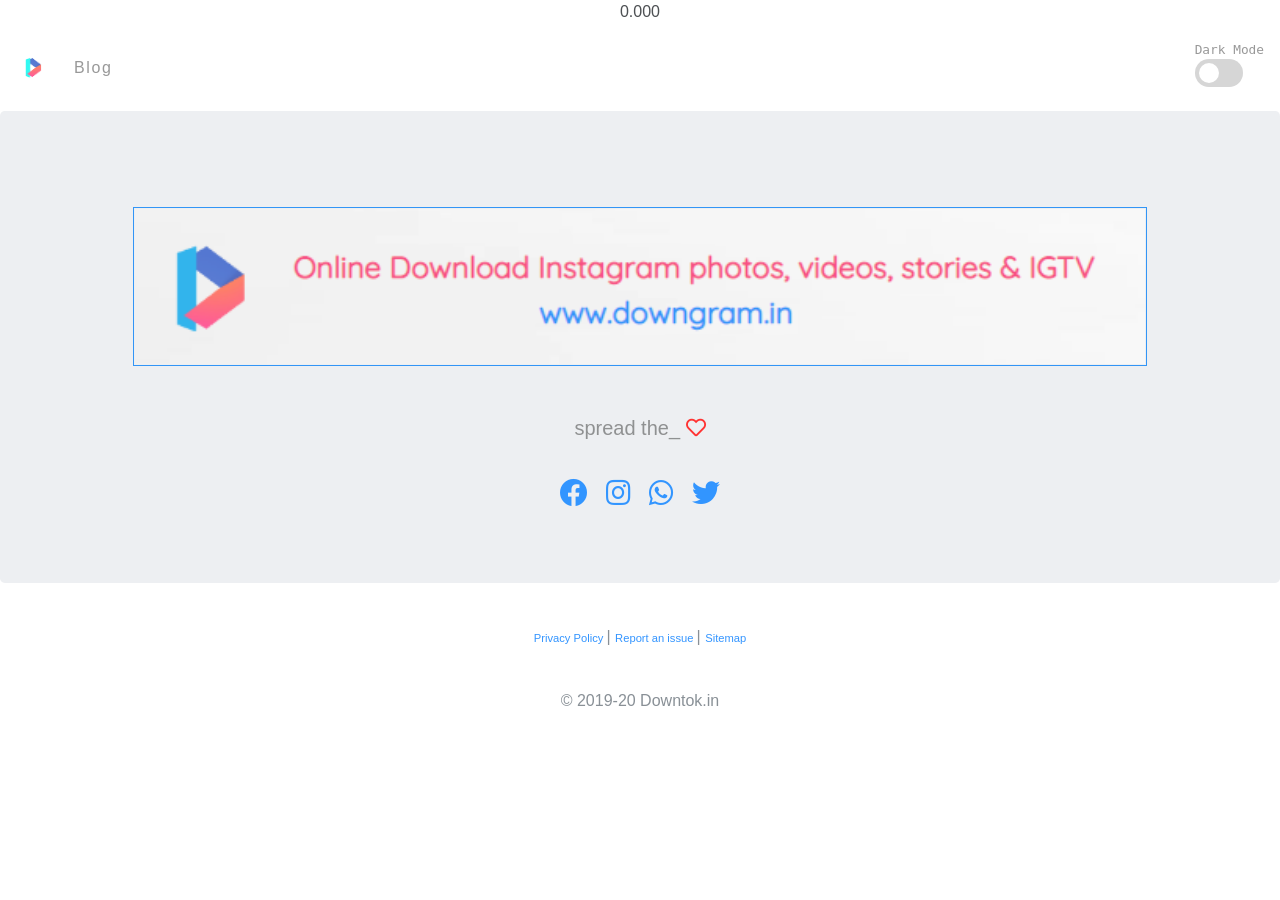
==== index.html @ 126f1ee0 "Initial commit" ====
<html lang="en">

<head>
	<meta charset="utf-8">
	<title>Down-to-k - A simple and fun to play 1to50 game</title>
	<meta name="viewport" content="width=device-width, initial-scale=1">
	<script src="index.js"></script>
	<script src="pace.js"></script>
	<link rel="icon" type="image/x-icon" href="favicon.ico">
	<link rel="stylesheet" href="style.css">
	<link rel="stylesheet" href="togglestyle.css" />
	<link rel="stylesheet" href="pace.css">
	<meta name="keywords"
		content="down-to-k, down-to-k.in, downtok, downtok.in, downtok game, down-to-k game, 1to50 game, play Down-to-k game - 1to50, speed test, 1to50, puzzle, fun, funny puzzle, puzzle game"">
	<meta name=" description" content="A simple and fun to play Down-to-k game - 1to50" />
	<link rel="stylesheet" href="https://use.fontawesome.com/releases/v5.8.1/css/all.css"
		integrity="sha384-50oBUHEmvpQ+1lW4y57PTFmhCaXp0ML5d60M1M7uH2+nqUivzIebhndOJK28anvf" crossorigin="anonymous">
	<link rel="stylesheet" type="text/css" href="//fonts.googleapis.com/css?family=Quicksand" />
	<link rel="stylesheet" href="https://stackpath.bootstrapcdn.com/bootstrap/4.3.1/css/bootstrap.min.css"
		integrity="sha384-ggOyR0iXCbMQv3Xipma34MD+dH/1fQ784/j6cY/iJTQUOhcWr7x9JvoRxT2MZw1T" crossorigin="anonymous">
	<meta property="og:url" content="http://www.downtok.in" />
	<meta property="og:type" content="website" />
	<meta property="og:title" content="Down-to-k - A simple and fun to play 1to50 game" />
	<meta property="og:description" content=" 1to50 - play for free on downtok.in" />
	<meta property="og:image" content="http://www.downtok.in/assets/logo.png" />

	<script data-ad-client="ca-pub-1533259080190708" async
		src="https://pagead2.googlesyndication.com/pagead/js/adsbygoogle.js"></script>

	<link rel="manifest" href="manifest.json" />
	<!-- ios support -->
	<link rel="apple-touch-icon" href="assets/icons/icon-72x72.png" />
	<link rel="apple-touch-icon" href="assets/icons/icon-96x96.png" />
	<link rel="apple-touch-icon" href="assets/icons/icon-128x128.png" />
	<link rel="apple-touch-icon" href="assets/icons/icon-144x144.png" />
	<link rel="apple-touch-icon" href="assets/icons/icon-152x152.png" />
	<link rel="apple-touch-icon" href="assets/icons/icon-192x192.png" />
	<link rel="apple-touch-icon" href="assets/icons/icon-384x384.png" />
	<link rel="apple-touch-icon" href="assets/icons/icon-512x512.png" />
	<meta name="apple-mobile-web-app-status-bar" content="#db4938" />
	<meta name="theme-color" content="#db4938" />
	<script>
		// Registering our Service worker
		if ("serviceWorker" in navigator) {

			navigator.serviceWorker
				.register('serviceWorker.js', { scope: './' })
				.then(res => console.log("service worker registered"))
				.catch(err => console.log("service worker not registered", err))

		}
	</script>

</head>

<body>
	<div class="wrap">
		<div class="headerFix">
			<div class="text-center">
				<div class="topInfo" id="mainColor">
					<div id="time">0.000</div>
					<div class="level" style="display:none;">level <span id="score">1</span></div>
				</div>
			</div>
		</div>
		<nav class="navbar navbar-expand-lg navbar-light ">
			<a class="navbar-brand" href="/">
				<img class="navbar-logo" src="../assets/logo.png">
			</a>
			<button class="navbar-toggler dark-th" type="button" data-toggle="collapse"
				data-target="#navbarSupportedContent" aria-controls="navbarSupportedContent" aria-expanded="false"
				aria-label="Toggle navigation" style="color: rgba(0, 0, 0, 0.5);"> <span
					class="navbar-toggler-icon dark-th" style="color: rgba(0, 0, 0, 0.5);"></span>
			</button>
			<div class="collapse navbar-collapse" id="navbarSupportedContent">
				<ul class="navbar-nav mr-auto">
					<li class="nav-item header"> <a class="nav-item nav-link dark-th" href="/blog/index.html"
							style="color: rgba(0, 0, 0, 0.5);">Blog</a>
					</li>
				</ul> <span class="navbar-text">
					<div id="theme" class="dark-th" style="color: rgba(0, 0, 0, 0.5);">
						<div>Dark Mode</div>
						<label class="switch">
							<input id="theme-toggle" type="checkbox" unchecked="">
							<span class="slider round" onclick="themeSelection()"></span>
						</label>
					</div>
				</span>
			</div>
		</nav>
		<div class="jumbotron text-center">
			<div class="stage" style="height: auto !important;">
				<div class="lineWrapB">
					<div class="adswrap">
						<script async src="https://pagead2.googlesyndication.com/pagead/js/adsbygoogle.js"></script>
						<ins class="adsbygoogle" style="display:block" data-ad-format="fluid"
							data-ad-layout-key="-fb+5w+4e-db+86" data-ad-client="ca-pub-1533259080190708"
							data-ad-slot="7699856730"></ins>
						<script>
							(adsbygoogle = window.adsbygoogle || []).push({});
						</script>

					</div>
					
				<div class="proposeFbLike">
					<div class="fb-like" data-href="https://www.facebook.com/downtokgame" data-width=""
						data-layout="button_count" data-action="like" data-size="small" data-share="true"></div>
				</div>
				
				<div class="ads" style="width: 100%; height: auto;">
					<script async src="https://pagead2.googlesyndication.com/pagead/js/adsbygoogle.js"></script>
					<!-- web_downtok_bottom_banner_ad -->
					<ins class="adsbygoogle" style="display:block" data-ad-client="ca-pub-1533259080190708"
						data-ad-slot="3380181545" data-ad-format="auto" data-full-width-responsive="true"></ins>
					<script>
						(adsbygoogle = window.adsbygoogle || []).push({});
					</script>
				</div>

				<div class="promo">
					<a href="https://www.downgram.in" target="_blank">
						<img class="col-md-10" alt="downgram.in" src="../../assets/promo_downgram.png">
					</a>
				</div>

			</div>

			<div id="social" style="margin-top:50px;">
				<h5 style="color: rgba(0, 0, 0, 0.5);">
					spread the_ <i class="far fa-heart stats" style="color:red;"></i>
					<pre> </pre>
				</h5>
				<h3>
					<a class="social-link" target="_blank" href="https://www.facebook.com/downtokgame">
						<i class="fab fa-facebook"></i>
					</a>
					<a class="social-link" target="_blank" href="https://www.instagram.com/downtok_game/">
						<i class="fab fa-instagram"></i></a>
					<a class="social-link" target="_blank"
						href="https://api.whatsapp.com/send?text=Hey%21%20try%20this%20game%20now%3A%20 https://www.downtok.in">
						<i class="fab fa-whatsapp"></i></a>
					<a class="social-link" target="_blank"
						href="https://twitter.com/share?hashtags=downtok.in&text=Hey%21+try+this+game+%3A" ;>
						<i class="fab fa-twitter"></i></a>
				</h3>

			</div>
		</div>
	</div>

	<footer class="footer">
		<div class="footer-container">
			<a class="footer-link" href="/pages/privacy-policy.html">
				Privacy Policy
			</a>
			|
			<a class="footer-link" href="/pages/report-issue.html">
				Report an issue
			</a>
			|
			<a class="footer-link" href="/sitemap.xml">
				Sitemap
			</a>
			<pre></pre>
			<br>
			<span class="text-muted my-10">© 2019-20 Downtok.in</span>
		</div>
	</footer>

	<script type="text/javascript" src="./files/jquery.cookie.min.js"></script>

	<div id="fb-root"></div>
	<script async defer crossorigin="anonymous"
		src="https://connect.facebook.net/en_US/sdk.js#xfbml=1&version=v6.0&appId=485767238662165&autoLogAppEvents=1"></script>

	<script src="https://cdn.jsdelivr.net/npm/popper.js@1.16.0/dist/umd/popper.min.js"
		integrity="sha384-Q6E9RHvbIyZFJoft+2mJbHaEWldlvI9IOYy5n3zV9zzTtmI3UksdQRVvoxMfooAo"
		crossorigin="anonymous"></script>
	<script src="https://stackpath.bootstrapcdn.com/bootstrap/4.4.1/js/bootstrap.min.js"
		integrity="sha384-wfSDF2E50Y2D1uUdj0O3uMBJnjuUD4Ih7YwaYd1iqfktj0Uod8GCExl3Og8ifwB6"
		crossorigin="anonymous"></script>

	<script type="text/javascript" src="//s7.addthis.com/js/300/addthis_widget.js#pubid=ra-5ca77dda4474e9f4"></script>

</body>

</html>
---- style.css ----
@media (max-width: 2048px) and (min-width: 1366px) {
  .card-columns {
    padding-left: 10%;
    padding-right: 10%;
  }
}

@media (max-width: 1366px) and (min-width: 575px) {
  .card-columns {
    padding-left: 2%;
    padding-right: 2%;
  }
}

@media (max-width: 575px) {
  .card-columns {
    padding-left: 16%;
    padding-right: 16%;
  }

  #search-btn > span {
    display: none;
  }

  /* laderboard table  player-name column */

  .player-name {
    max-width: 90px;
    word-wrap: break-word;
  }
}

body {
  opacity: 0.8;
  background-color: #ecf0f3;
  background-attachment: fixed;
  background-position: center;
  background-repeat: no-repeat;
  background-size: cover;
}

.fa-times-circle:hover {
  color: #1f74c9;
}

.examples {
  color: #f72565;
}

.examples a {
  word-wrap: break-word;
  font-size: 14px;
}

.privacy-policy {
  background-color: #eff0f1;
}

div#StartUpModal a:hover {
  text-decoration: none;
}

span.modal-link {
  text-decoration: overline;
}

.title {
  font-family: Quicksand;
  font-size: 2rem;
  padding: 1px;
  font-weight: bold;
  color: #007bf9;
}

.title > a:hover {
  text-decoration: none;
}

.header {
  color: #000;
  text-decoration: none;
  letter-spacing: 0.1em;
  display: inline-block;
  position: relative;
}

form#search-form {
  margin: 10px 0px;
}

.header:after {
  background: none repeat scroll 0 0 transparent;
  bottom: 0;
  content: "";
  display: block;
  height: 2px;
  left: 50%;
  position: absolute;
  background: #01f8f0;
  transition: width 0.3s ease 0s, left 0.3s ease 0s;
  width: 0;
  cursor: default;
}

.header:hover:after {
  width: 100%;
  left: 0;
}

.header.active {
  border: 0.1rem solid #01f8f0;
  font-weight: bold;
}

#search-btn {
  border: 1.1px solid #007bff;
  background-color: #007bff;
  color: #fff;
  border-radius: 0rem;
  box-shadow: 0 0 0 0px #fff inset;
}

#search-btn:hover {
  border: 1.1px solid #007bff;
  background: none repeat scroll 0 0 rgba(255, 255, 255, 0.35);
  box-shadow: 0 0 0 0px #fff inset;
  color: #007bff;
  border-radius: 0rem;
}

#search-btn:disabled,
#search-btn[disabled] {
  border: 1.1px solid #007bff;
  background-color: #007bf4;
  color: #fff;
  border-radius: 0rem;
  box-shadow: 0 0 0 0px #fff inset;
}

input#search-box {
  margin-right: 0.07rem;
  background-color: transparent !important;
  border: 1.5px solid #ced4da;
  border-radius: none;
  color: grey;
  font-family: Quicksand;
}

input#search-box:focus,
input#search-box:hover {
  margin-right: 0.07rem;
  border: 1.5px solid #007bff;
  color: royalblue;
  -webkit-box-shadow: inset 0 1px 1px rgba(0, 0, 0, 0.075);
  -moz-box-shadow: inset 0 1px 1px rgba(0, 0, 0, 0.075);
  box-shadow: inset 0 1px 1px rgba(0, 0, 0, 0.075);
}

#how-to-play ul {
  list-style-type: disc;
  text-align: justify;
  font-family: Gulim, "굴림", AppleGothic, sans-serif;
}

#how-to-play li {
  margin: 8px;
}

img.playstore:hover,
img.browserbadge:hover {
  opacity: 0.8;
  transform: scale(1.05);
}

img.navbar-logo {
  height: 34px;
}

img.navbar-logo:hover {
  transform: scale(1.2);
}

img.logo {
  height: 150px;
}

p.desc {
  display: inline;
  color: rgb(160, 177, 187);
  font-family: Helvetica;
}

div#top-10-scores {
  background-clip: border-box;
  border: 1px solid rgba(0, 0, 0, 0.125);
  border-radius: 0.25rem;
}

#results {
  margin-top: 1rem;
}
.card-img-top:hover {
  opacity: 0.7;
}

.c-body {
  flex: 1 1 auto;
  padding: 0.25rem !important;
  background-color: #007bf4;
  color: white;
}

.c-body:hover {
  flex: 1 1 auto;
  padding: 0.25rem !important;
  background-color: #429cf5;
  color: white;
}

a.card-link {
  color: white;
  text-decoration: none;
  background-color: transparent;
}

a.card-link:hover {
  color: mintcream;
  text-decoration: underline;
}

.card-thumbnail {
  clear: both;
  width: 64px;
  height: 64px;
  margin: auto;
  -webkit-border-radius: 50px;
  border-radius: 50px;
  background-size: cover;
  overflow: hidden;
}

div.higlights-bar {
  padding: 10px;
  overflow-x: auto;
  white-space: nowrap;
}

div.higlights-bar a {
  display: inline-block;
  text-align: center;
}

#stats_banner {
  color: grey;
  margin-top: 40px;
  margin-bottom: 100px;
}

span.stats {
  color: royalblue;
  text-decoration: overline;
}

.media-type {
  position: absolute;
  top: 10px;
  right: 8px;
  font-size: 24px;
  color: #007bf4;
  text-shadow: 0px 1px 3px rgba(51, 51, 51, 0.2);
}

.ads {
  padding: 1rem;
}

.social {
  color: grey;
  margin-bottom: 10px;
}

.social-link {
  padding: 5px;
}

a.social-link:hover {
  text-decoration: none;
}

div#actualStats {
  display: none;
}

div#highlight-results {
  margin-top: 1rem;
}

#theme {
  font-size: 0.8rem;
  font-family: monospace;
}

.promo img {
  padding: 1px;
  border: 0.1rem solid #007bf4;
}

.message {
  font-size: 14px;
  font-family: Helvetica;
  background: #bb42a5;
  border-radius: 3px;
  color: #fff !important;
  letter-spacing: 1px;
  line-height: 9px;
  padding: 4px 6px;
  text-transform: uppercase;
  text-align: center;
  margin: 4px;
}

.success-message {
  background: LIMEGREEN;
  font-size: 15px;
  font-family: Helvetica;
  border-radius: 3px;
  color: #fff !important;
  letter-spacing: 2px;
  line-height: 12px;
  padding: 5px 20px;
  text-transform: uppercase;
  text-align: center;
  margin-bottom: 10px;
}

input.form-control:focus {
  outline: 0;
  box-shadow: 0 0 0 0.05rem rgba(0, 123, 255, 0.25);
}

/* Footer style */

.footer-container {
  font-size: 1rem !important;
  color: #6c757d !important;
  text-align: center !important;
  padding: 10px;
}

.footer-link {
  font-size: 0.7rem;
}

/* share button style */

.share-btn {
  background-color: #007bff;
  border: none;
  color: white;
  padding: 10px;
  font-size: 18px;
  cursor: pointer;
}

/* Darker background on mouse-over */
.share-btn:hover {
  background-color: #55f;
}

input#share-link,
input#player-name {
  font-size: 15px;
  padding: 4px;
  color: black;
  background: white;
}

/* 404.html style */

a.back-to-home {
  color: #007bff;
  margin-left: 15px;
  margin-top: 15px;
  border: 2.5px solid royalblue;
}

a.back-to-home:hover {
  color: #007bff;
  margin-left: 15px;
  margin-top: 15px;
  border: 3px solid #007bff;
}
---- togglestyle.css ----
.switch {
  position: relative;
  display: inline-block;
  width: 48px;
  height: 28px;
}

.switch input { 
  opacity: 0;
  width: 0;
  height: 0;
}

.slider {
  position: absolute;
  cursor: pointer;
  top: 0;
  left: 0;
  right: 0;
  bottom: 0;
  background-color: #ccc;
  -webkit-transition: .4s;
  transition: .4s;
}

.slider:before {
  position: absolute;
  content: "";
  height: 20px;
  width: 20px;
  left: 4px;
  bottom: 4px;
  background-color: white;
  -webkit-transition: .4s;
  transition: .4s;
}

input:checked + .slider {
  background-color: #2196F3;
}

input:focus + .slider {
  box-shadow: 0 0 1px #2196F3;
}

input:checked + .slider:before {
  -webkit-transform: translateX(20px);
  -ms-transform: translateX(20px);
  transform: translateX(20px);
}

/* Rounded sliders */
.slider.round {
  border-radius: 34px;
}

.slider.round:before {
  border-radius: 50%;
}
---- pace.css ----
.pace {
  -webkit-pointer-events: none;
  pointer-events: none;

  -webkit-user-select: none;
  -moz-user-select: none;
  user-select: none;
}

.pace-inactive {
  display: none;
}

.pace .pace-progress {
  background: #f72565;
  position: fixed;
  z-index: 2000;
  top: 50px;
  right: 100%;
  width: 100%;
  height: 0.2rem;
}
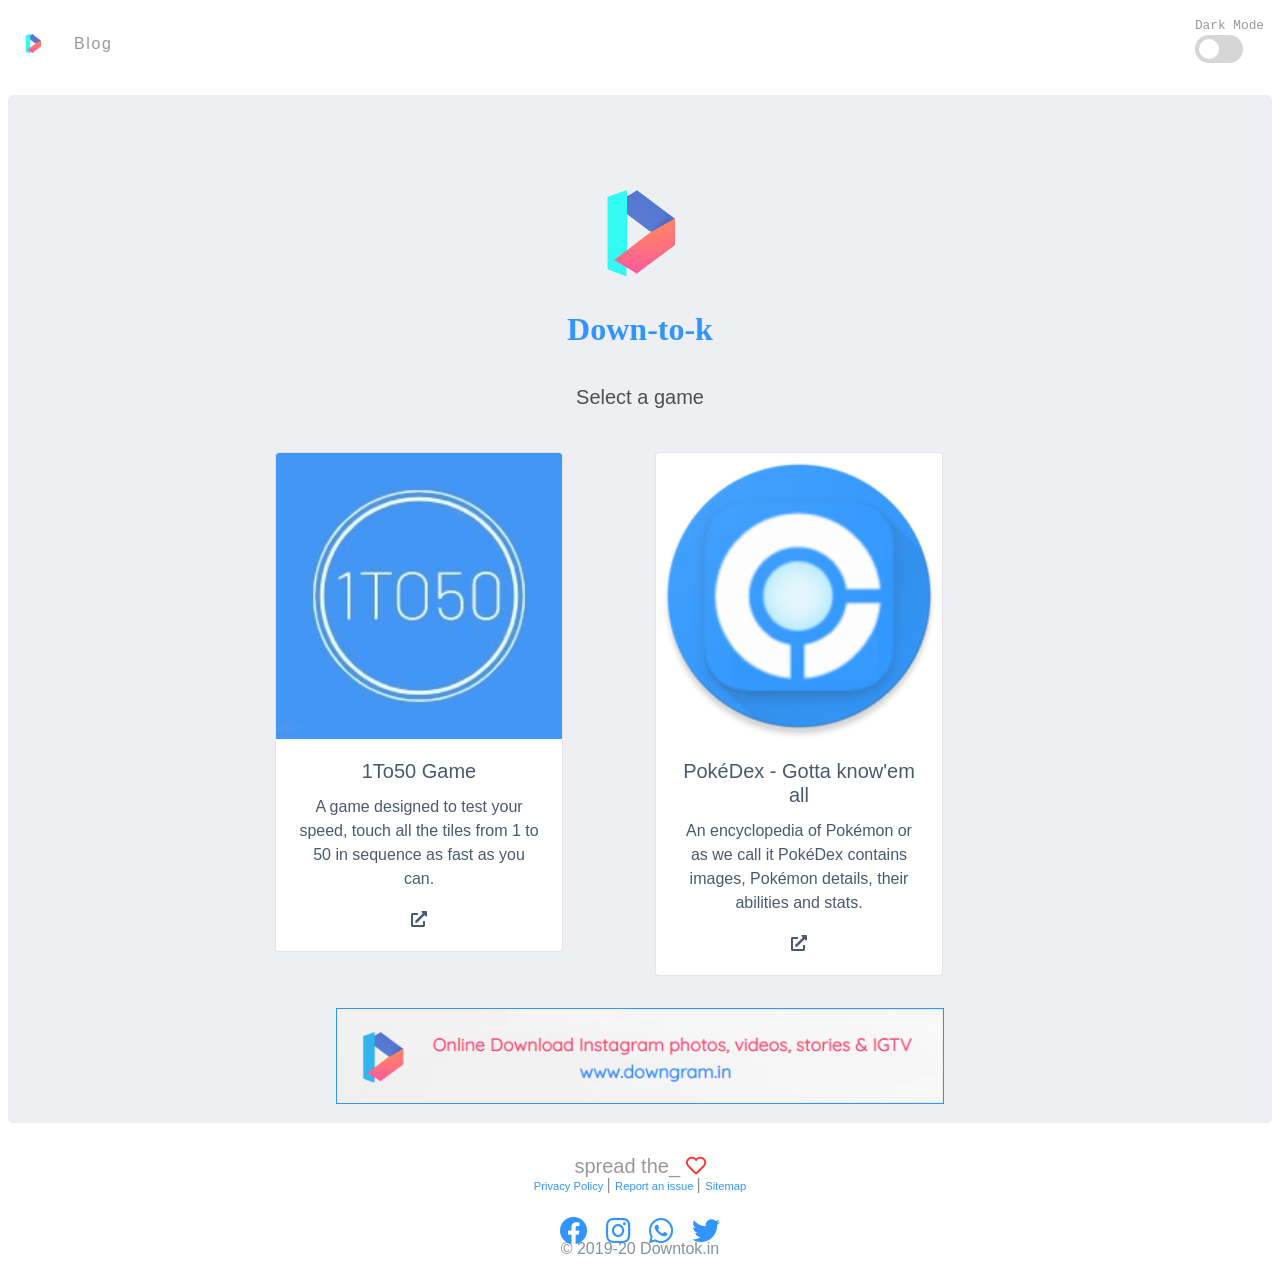
==== commit baf9991c: "added links for 1To50 & pokedex" ====
--- a/index.html
+++ b/index.html
@@ -54,100 +54,149 @@
 </head>
 
 <body>
-	<div class="wrap">
-		<div class="headerFix">
-			<div class="text-center">
-				<div class="topInfo" id="mainColor">
-					<div id="time">0.000</div>
-					<div class="level" style="display:none;">level <span id="score">1</span></div>
+
+	<nav class="navbar navbar-expand-lg navbar-light ">
+		<a class="navbar-brand" href="/">
+			<img class="navbar-logo" src="../assets/logo.png">
+		</a>
+		<button class="navbar-toggler dark-th" type="button" data-toggle="collapse"
+			data-target="#navbarSupportedContent" aria-controls="navbarSupportedContent" aria-expanded="false"
+			aria-label="Toggle navigation" style="color: rgba(0, 0, 0, 0.5);"> <span class="navbar-toggler-icon dark-th"
+				style="color: rgba(0, 0, 0, 0.5);"></span>
+		</button>
+		<div class="collapse navbar-collapse" id="navbarSupportedContent">
+			<ul class="navbar-nav mr-auto">
+				<li class="nav-item header"> <a class="nav-item nav-link dark-th" href="/blog/index.html"
+						style="color: rgba(0, 0, 0, 0.5);">Blog</a>
+				</li>
+			</ul> <span class="navbar-text">
+				<div id="theme" class="dark-th" style="color: rgba(0, 0, 0, 0.5);">
+					<div>Dark Mode</div>
+					<label class="switch">
+						<input id="theme-toggle" type="checkbox" unchecked="">
+						<span class="slider round" onclick="themeSelection()"></span>
+					</label>
+				</div>
+			</span>
+		</div>
+	</nav>
+
+	<div class="container-fluid p-2">
+		<div class="jumbotron text-center">
+
+			<div class="container h-100">
+				<div class="row h-100 justify-content-center align-items-center">
+
+
+					<div class="col-md-8">
+
+						<a href="/"><img class="logo" src="/assets/logo.png" /></a>
+
+						<h1 class="title"><a href="/"><strong>Down-to-k</strong></a></h1>
+
+						<br>
+						<strong>
+							<p class="lead">Select a game</p>
+						</strong>
+						<br>
+						<div class="row">
+
+							<div class="col-md-6 col-sm-6">
+								<a class="product-item" href="https://1to50.downtok.in">
+									<div class="card" style="width: 18rem;">
+										<img class="card-img-top" src="/assets/1to50.jpg" alt="Card image cap">
+										<div class="card-body">
+											<h5 class="card-title">1To50 Game</h5>
+											<p class="card-text">A game designed to test your speed, touch all the tiles
+												from 1
+												to
+												50 in sequence as fast as you can.</p>
+										</div>
+										<i class="fas fa-external-link-alt"></i>
+										<br>
+									</div>
+							</div>
+							</a>
+							<div class="col-md-6 col-sm-6">
+								<a class="product-item" href="https://pokedex.downtok.in">
+									<div class="card" style="width: 18rem;">
+										<img class="card-img-top" src="/assets/pokedex.png" alt="Card image cap">
+										<div class="card-body">
+											<h5 class="card-title">
+												PokéDex - Gotta know'em all</h5>
+											<p class="card-text">An encyclopedia of Pokémon or as we call it PokéDex
+												contains
+												images, Pokémon details, their abilities and stats.</p>
+										</div>
+										<i class="fas fa-external-link-alt"></i>
+										<br>
+									</div>
+								</a>
+							</div>
+						</div>
+
+						<div class="adswrap">
+							<script async src="https://pagead2.googlesyndication.com/pagead/js/adsbygoogle.js"></script>
+							<ins class="adsbygoogle" style="display:block" data-ad-format="fluid"
+								data-ad-layout-key="-fb+5w+4e-db+86" data-ad-client="ca-pub-1533259080190708"
+								data-ad-slot="7699856730"></ins>
+							<script>
+								(adsbygoogle = window.adsbygoogle || []).push({});
+							</script>
+
+							<div class="proposeFbLike">
+								<div class="fb-like" data-href="https://www.facebook.com/downtokgame" data-width=""
+									data-layout="button_count" data-action="like" data-size="small" data-share="true">
+								</div>
+							</div>
+
+							<div class="ads" style="width: 100%; height: auto;">
+								<script async
+									src="https://pagead2.googlesyndication.com/pagead/js/adsbygoogle.js"></script>
+								<!-- web_downtok_bottom_banner_ad -->
+								<ins class="adsbygoogle" style="display:block" data-ad-client="ca-pub-1533259080190708"
+									data-ad-slot="3380181545" data-ad-format="auto"
+									data-full-width-responsive="true"></ins>
+								<script>
+									(adsbygoogle = window.adsbygoogle || []).push({});
+								</script>
+							</div>
+
+							<div class="promo">
+								<a href="https://www.downgram.in" target="_blank">
+									<img class="col-md-10" alt="downgram.in" src="../../assets/promo_downgram.png">
+								</a>
+							</div>
+
+						</div>
+
+						<div id="social" style="margin-top:50px;">
+							<h5 style="color: rgba(0, 0, 0, 0.5);">
+								spread the_ <i class="far fa-heart stats" style="color:red;"></i>
+								<pre> </pre>
+							</h5>
+							<h3>
+								<a class="social-link" target="_blank" href="https://www.facebook.com/downtokgame">
+									<i class="fab fa-facebook"></i>
+								</a>
+								<a class="social-link" target="_blank" href="https://www.instagram.com/downtok_game/">
+									<i class="fab fa-instagram"></i></a>
+								<a class="social-link" target="_blank"
+									href="https://api.whatsapp.com/send?text=Hey%21%20try%20this%20game%20now%3A%20 https://www.downtok.in">
+									<i class="fab fa-whatsapp"></i></a>
+								<a class="social-link" target="_blank"
+									href="https://twitter.com/share?hashtags=downtok.in&text=Hey%21+try+this+game+%3A"
+									;>
+									<i class="fab fa-twitter"></i></a>
+							</h3>
+
+						</div>
+
+					</div>
 				</div>
 			</div>
 		</div>
-		<nav class="navbar navbar-expand-lg navbar-light ">
-			<a class="navbar-brand" href="/">
-				<img class="navbar-logo" src="../assets/logo.png">
-			</a>
-			<button class="navbar-toggler dark-th" type="button" data-toggle="collapse"
-				data-target="#navbarSupportedContent" aria-controls="navbarSupportedContent" aria-expanded="false"
-				aria-label="Toggle navigation" style="color: rgba(0, 0, 0, 0.5);"> <span
-					class="navbar-toggler-icon dark-th" style="color: rgba(0, 0, 0, 0.5);"></span>
-			</button>
-			<div class="collapse navbar-collapse" id="navbarSupportedContent">
-				<ul class="navbar-nav mr-auto">
-					<li class="nav-item header"> <a class="nav-item nav-link dark-th" href="/blog/index.html"
-							style="color: rgba(0, 0, 0, 0.5);">Blog</a>
-					</li>
-				</ul> <span class="navbar-text">
-					<div id="theme" class="dark-th" style="color: rgba(0, 0, 0, 0.5);">
-						<div>Dark Mode</div>
-						<label class="switch">
-							<input id="theme-toggle" type="checkbox" unchecked="">
-							<span class="slider round" onclick="themeSelection()"></span>
-						</label>
-					</div>
-				</span>
-			</div>
-		</nav>
-		<div class="jumbotron text-center">
-			<div class="stage" style="height: auto !important;">
-				<div class="lineWrapB">
-					<div class="adswrap">
-						<script async src="https://pagead2.googlesyndication.com/pagead/js/adsbygoogle.js"></script>
-						<ins class="adsbygoogle" style="display:block" data-ad-format="fluid"
-							data-ad-layout-key="-fb+5w+4e-db+86" data-ad-client="ca-pub-1533259080190708"
-							data-ad-slot="7699856730"></ins>
-						<script>
-							(adsbygoogle = window.adsbygoogle || []).push({});
-						</script>
-
-					</div>
-					
-				<div class="proposeFbLike">
-					<div class="fb-like" data-href="https://www.facebook.com/downtokgame" data-width=""
-						data-layout="button_count" data-action="like" data-size="small" data-share="true"></div>
-				</div>
-				
-				<div class="ads" style="width: 100%; height: auto;">
-					<script async src="https://pagead2.googlesyndication.com/pagead/js/adsbygoogle.js"></script>
-					<!-- web_downtok_bottom_banner_ad -->
-					<ins class="adsbygoogle" style="display:block" data-ad-client="ca-pub-1533259080190708"
-						data-ad-slot="3380181545" data-ad-format="auto" data-full-width-responsive="true"></ins>
-					<script>
-						(adsbygoogle = window.adsbygoogle || []).push({});
-					</script>
-				</div>
-
-				<div class="promo">
-					<a href="https://www.downgram.in" target="_blank">
-						<img class="col-md-10" alt="downgram.in" src="../../assets/promo_downgram.png">
-					</a>
-				</div>
-
-			</div>
-
-			<div id="social" style="margin-top:50px;">
-				<h5 style="color: rgba(0, 0, 0, 0.5);">
-					spread the_ <i class="far fa-heart stats" style="color:red;"></i>
-					<pre> </pre>
-				</h5>
-				<h3>
-					<a class="social-link" target="_blank" href="https://www.facebook.com/downtokgame">
-						<i class="fab fa-facebook"></i>
-					</a>
-					<a class="social-link" target="_blank" href="https://www.instagram.com/downtok_game/">
-						<i class="fab fa-instagram"></i></a>
-					<a class="social-link" target="_blank"
-						href="https://api.whatsapp.com/send?text=Hey%21%20try%20this%20game%20now%3A%20 https://www.downtok.in">
-						<i class="fab fa-whatsapp"></i></a>
-					<a class="social-link" target="_blank"
-						href="https://twitter.com/share?hashtags=downtok.in&text=Hey%21+try+this+game+%3A" ;>
-						<i class="fab fa-twitter"></i></a>
-				</h3>
-
-			</div>
-		</div>
 	</div>
-
 	<footer class="footer">
 		<div class="footer-container">
 			<a class="footer-link" href="/pages/privacy-policy.html">
--- a/style.css
+++ b/style.css
@@ -196,8 +196,22 @@
   border-radius: 0.25rem;
 }
 
-#results {
-  margin-top: 1rem;
+.product-item {
+  position: relative;
+  font-size: calc(13px + 3 * (100vw - 420px) / 860);
+  color: #1f304c;
+  font-weight: 400;
+  line-height: 1.5;
+  max-width: 360px;
+  text-align: center;
+}
+
+.product-item:hover {
+  border-radius: 5px;
+  box-shadow: 0 5px 25px rgba(0, 0, 0, 0.1);
+  border: 1px solid #f5f5f5;
+  text-decoration: none;
+  color: black;
 }
 .card-img-top:hover {
   opacity: 0.7;
--- a/pace.css
+++ b/pace.css
@@ -15,7 +15,7 @@
   background: #f72565;
   position: fixed;
   z-index: 2000;
-  top: 50px;
+  top: 0px;
   right: 100%;
   width: 100%;
   height: 0.2rem;
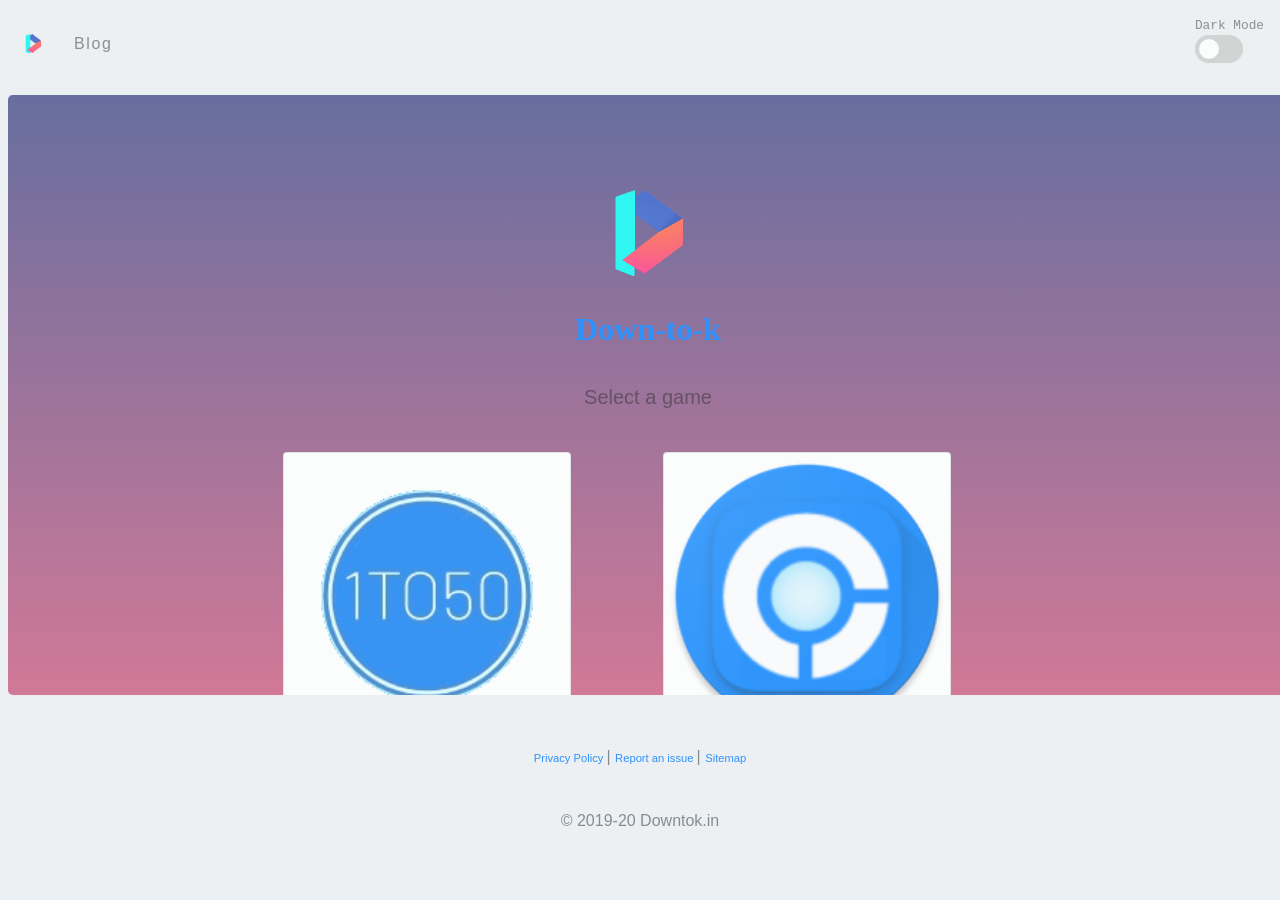
==== commit 7ff07942: "added overlay and dark mode" ====
--- a/index.html
+++ b/index.html
@@ -11,7 +11,7 @@
 	<link rel="stylesheet" href="togglestyle.css" />
 	<link rel="stylesheet" href="pace.css">
 	<meta name="keywords"
-		content="down-to-k, down-to-k.in, downtok, downtok.in, downtok game, down-to-k game, 1to50 game, play Down-to-k game - 1to50, speed test, 1to50, puzzle, fun, funny puzzle, puzzle game"">
+		content="down-to-k, down-to-k.in, downtok, downtok.in, downtok game, downtok pokedex, pokdex, gotta know'em all, down-to-k game, 1to50 game, play Down-to-k game - 1to50, speed test, 1to50, puzzle, fun, funny puzzle, puzzle game"">
 	<meta name=" description" content="A simple and fun to play Down-to-k game - 1to50" />
 	<link rel="stylesheet" href="https://use.fontawesome.com/releases/v5.8.1/css/all.css"
 		integrity="sha384-50oBUHEmvpQ+1lW4y57PTFmhCaXp0ML5d60M1M7uH2+nqUivzIebhndOJK28anvf" crossorigin="anonymous">
@@ -20,8 +20,8 @@
 		integrity="sha384-ggOyR0iXCbMQv3Xipma34MD+dH/1fQ784/j6cY/iJTQUOhcWr7x9JvoRxT2MZw1T" crossorigin="anonymous">
 	<meta property="og:url" content="http://www.downtok.in" />
 	<meta property="og:type" content="website" />
-	<meta property="og:title" content="Down-to-k - A simple and fun to play 1to50 game" />
-	<meta property="og:description" content=" 1to50 - play for free on downtok.in" />
+	<meta property="og:title" content="Down-to-k - Simple and fun to play games" />
+	<meta property="og:description" content="play games for free on downtok.in" />
 	<meta property="og:image" content="http://www.downtok.in/assets/logo.png" />
 
 	<script data-ad-client="ca-pub-1533259080190708" async
@@ -82,12 +82,10 @@
 	</nav>
 
 	<div class="container-fluid p-2">
-		<div class="jumbotron text-center">
+		<div class=" overlay jumbotron text-center">
 
 			<div class="container h-100">
 				<div class="row h-100 justify-content-center align-items-center">
-
-
 					<div class="col-md-8">
 
 						<a href="/"><img class="logo" src="/assets/logo.png" /></a>
@@ -96,7 +94,7 @@
 
 						<br>
 						<strong>
-							<p class="lead">Select a game</p>
+							<p class="lead dark-th">Select a game</p>
 						</strong>
 						<br>
 						<div class="row">
@@ -104,7 +102,7 @@
 							<div class="col-md-6 col-sm-6">
 								<a class="product-item" href="https://1to50.downtok.in">
 									<div class="card" style="width: 18rem;">
-										<img class="card-img-top" src="/assets/1to50.jpg" alt="Card image cap">
+										<img class="card-img-top" src="/assets/1to50.png" alt="Card image cap">
 										<div class="card-body">
 											<h5 class="card-title">1To50 Game</h5>
 											<p class="card-text">A game designed to test your speed, touch all the tiles
@@ -216,17 +214,18 @@
 		</div>
 	</footer>
 
-	<script type="text/javascript" src="./files/jquery.cookie.min.js"></script>
-
 	<div id="fb-root"></div>
 	<script async defer crossorigin="anonymous"
 		src="https://connect.facebook.net/en_US/sdk.js#xfbml=1&version=v6.0&appId=485767238662165&autoLogAppEvents=1"></script>
 
+	<script src="https://code.jquery.com/jquery-3.5.1.slim.min.js"
+		integrity="sha384-DfXdz2htPH0lsSSs5nCTpuj/zy4C+OGpamoFVy38MVBnE+IbbVYUew+OrCXaRkfj"
+		crossorigin="anonymous"></script>
 	<script src="https://cdn.jsdelivr.net/npm/popper.js@1.16.0/dist/umd/popper.min.js"
 		integrity="sha384-Q6E9RHvbIyZFJoft+2mJbHaEWldlvI9IOYy5n3zV9zzTtmI3UksdQRVvoxMfooAo"
 		crossorigin="anonymous"></script>
-	<script src="https://stackpath.bootstrapcdn.com/bootstrap/4.4.1/js/bootstrap.min.js"
-		integrity="sha384-wfSDF2E50Y2D1uUdj0O3uMBJnjuUD4Ih7YwaYd1iqfktj0Uod8GCExl3Og8ifwB6"
+	<script src="https://stackpath.bootstrapcdn.com/bootstrap/4.5.0/js/bootstrap.min.js"
+		integrity="sha384-OgVRvuATP1z7JjHLkuOU7Xw704+h835Lr+6QL9UvYjZE3Ipu6Tp75j7Bh/kR0JKI"
 		crossorigin="anonymous"></script>
 
 	<script type="text/javascript" src="//s7.addthis.com/js/300/addthis_widget.js#pubid=ra-5ca77dda4474e9f4"></script>
--- a/style.css
+++ b/style.css
@@ -74,6 +74,21 @@
 
 .title > a:hover {
   text-decoration: none;
+}
+
+.overlay.jumbotron {
+  height: 600px;
+  width: 100vw;
+  background: black;
+  overflow: hidden;
+  background: #c33764; /* fallback colour. Make sure this is just one solid colour. */
+  background: -webkit-linear-gradient(
+      rgba(29, 38, 113, 0.8),
+      rgba(195, 55, 100, 0.8)
+    ),
+    url();
+  background: linear-gradient(rgba(29, 38, 113, 0.8), rgba(195, 55, 100, 0.8)),
+    url(); /* The least supported option. */
 }
 
 .header {
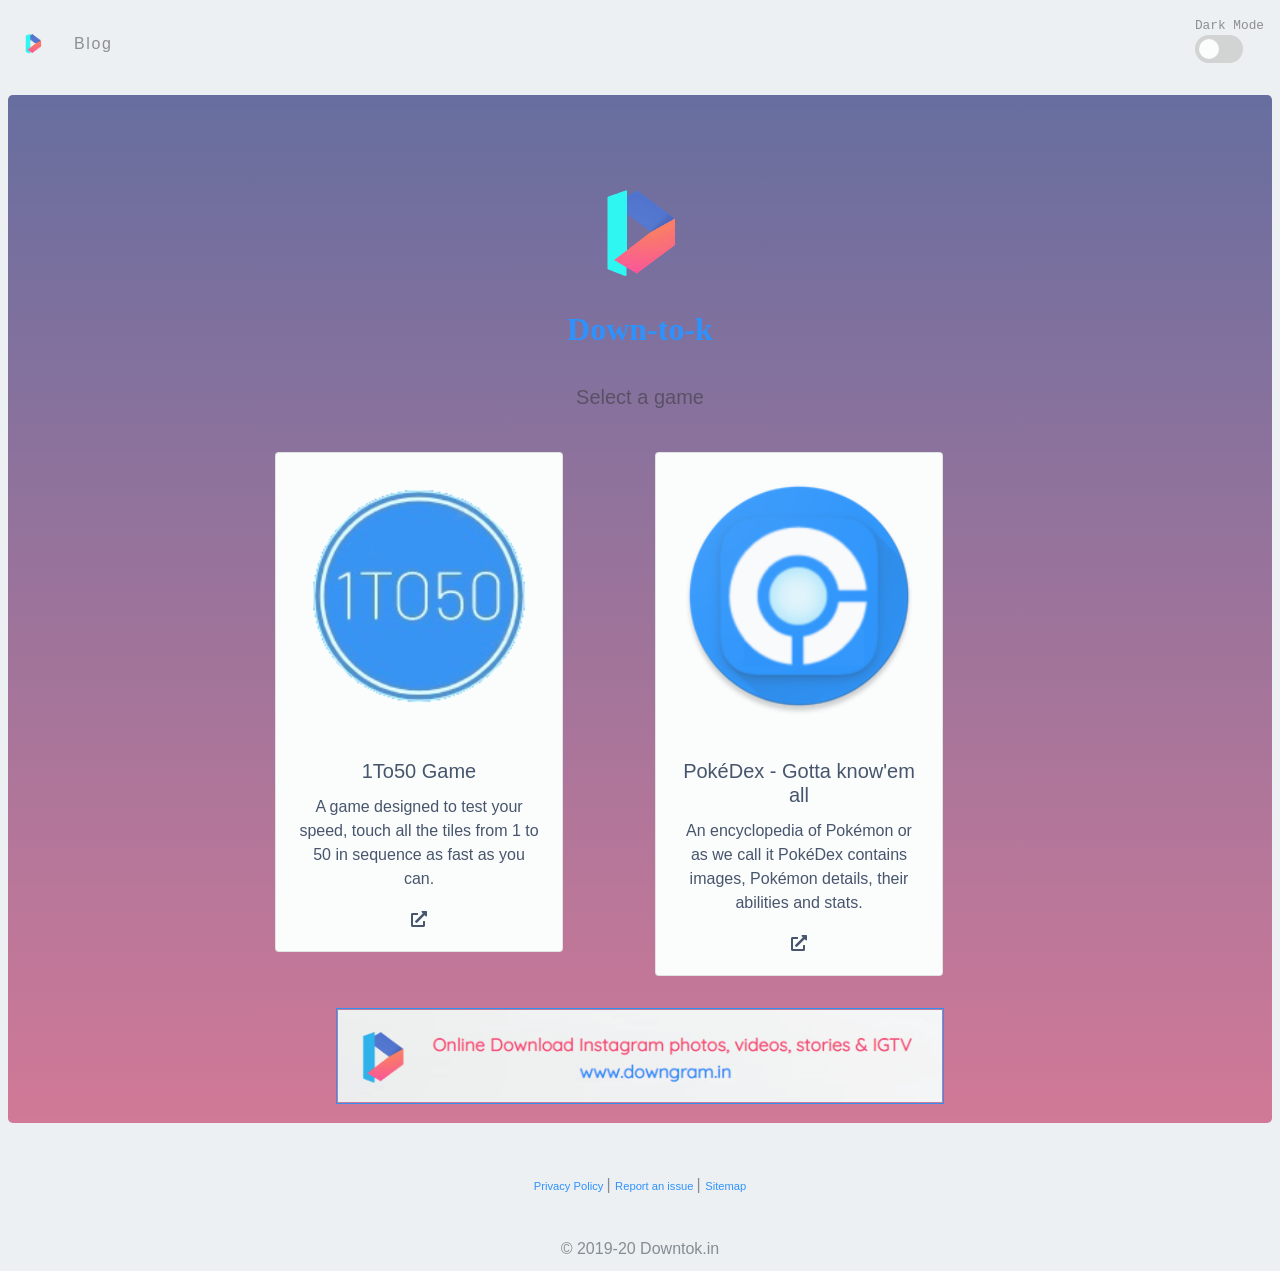
==== commit 7ff15f19: "fixed css" ====
--- a/index.html
+++ b/index.html
@@ -24,9 +24,6 @@
 	<meta property="og:description" content="play games for free on downtok.in" />
 	<meta property="og:image" content="http://www.downtok.in/assets/logo.png" />
 
-	<script data-ad-client="ca-pub-1533259080190708" async
-		src="https://pagead2.googlesyndication.com/pagead/js/adsbygoogle.js"></script>
-
 	<link rel="manifest" href="manifest.json" />
 	<!-- ios support -->
 	<link rel="apple-touch-icon" href="assets/icons/icon-72x72.png" />
@@ -39,6 +36,20 @@
 	<link rel="apple-touch-icon" href="assets/icons/icon-512x512.png" />
 	<meta name="apple-mobile-web-app-status-bar" content="#db4938" />
 	<meta name="theme-color" content="#db4938" />
+
+	<script data-ad-client="ca-pub-1533259080190708" async
+		src="https://pagead2.googlesyndication.com/pagead/js/adsbygoogle.js"></script>
+	<script>
+
+		(adsbygoogle = window.adsbygoogle || []).push({
+
+			google_ad_client: "ca-pub-1533259080190708",
+
+			enable_page_level_ads: true
+
+		});
+
+	</script>
 	<script>
 		// Registering our Service worker
 		if ("serviceWorker" in navigator) {
@@ -50,6 +61,7 @@
 
 		}
 	</script>
+
 
 </head>
 
@@ -118,7 +130,7 @@
 							<div class="col-md-6 col-sm-6">
 								<a class="product-item" href="https://pokedex.downtok.in">
 									<div class="card" style="width: 18rem;">
-										<img class="card-img-top" src="/assets/pokedex.png" alt="Card image cap">
+										<img class="card-img-top p-4" src="/assets/pokedex.png" alt="Card image cap">
 										<div class="card-body">
 											<h5 class="card-title">
 												PokéDex - Gotta know'em all</h5>
--- a/style.css
+++ b/style.css
@@ -1,4 +1,4 @@
-@media (max-width: 2048px) and (min-width: 1366px) {
+﻿@media (max-width: 2048px) and (min-width: 1366px) {
   .card-columns {
     padding-left: 10%;
     padding-right: 10%;
@@ -77,8 +77,6 @@
 }
 
 .overlay.jumbotron {
-  height: 600px;
-  width: 100vw;
   background: black;
   overflow: hidden;
   background: #c33764; /* fallback colour. Make sure this is just one solid colour. */
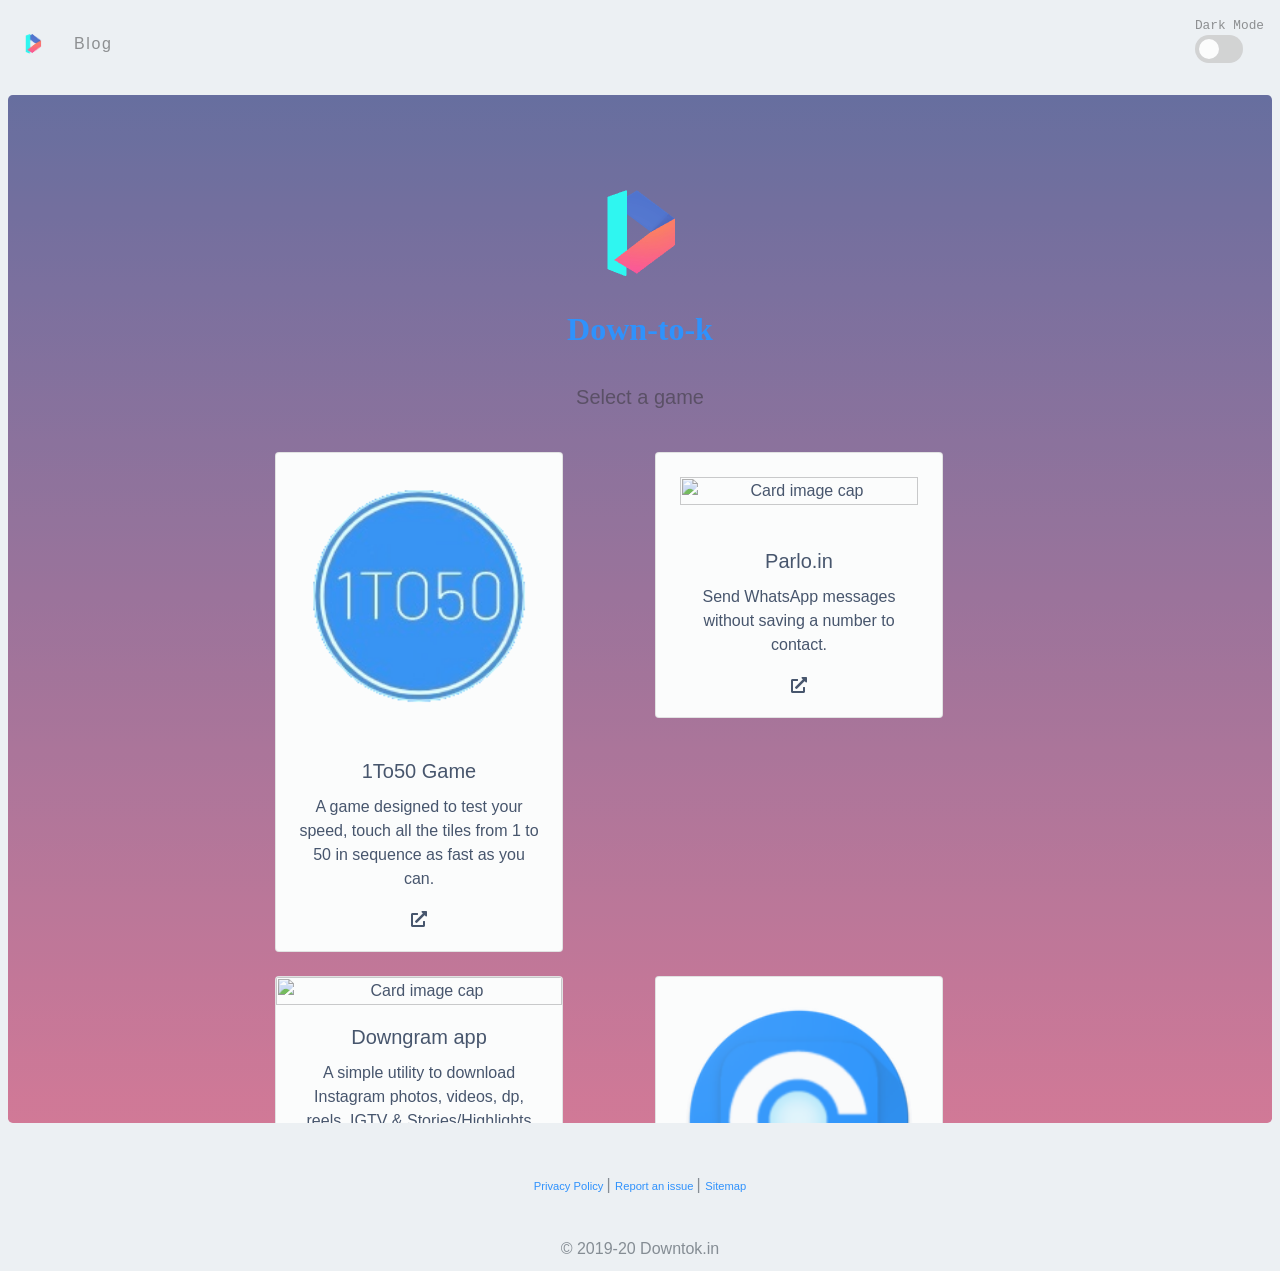
==== commit 581d367d: "added Downgram & Parlo.in" ====
--- a/index.html
+++ b/index.html
@@ -61,10 +61,7 @@
 
 		}
 	</script>
-
-
 </head>
-
 <body>
 
 	<nav class="navbar navbar-expand-lg navbar-light ">
@@ -128,6 +125,38 @@
 							</div>
 							</a>
 							<div class="col-md-6 col-sm-6">
+								<a class="product-item" href="https://parlo.downtok.in">
+									<div class="card" style="width: 18rem;">
+										<img class="card-img-top p-4" src="https://parlo.downtok.in/assets/parlo_logo.png" alt="Card image cap">
+										<div class="card-body">
+											<h5 class="card-title">
+												Parlo.in</h5>
+											<p class="card-text">Send WhatsApp messages without saving a number to contact.
+											</p>
+										</div>
+										<i class="fas fa-external-link-alt"></i>
+										<br>
+									</div>
+								</a>
+							</div>
+						</div>
+						<br>
+						<div class="row">
+
+							<div class="col-md-6 col-sm-6">
+								<a class="product-item" href="https://downgram.downtok.in">
+									<div class="card" style="width: 18rem;">
+										<img class="card-img-top" src="https://downgram.downtok.in/assets/logo.png" alt="Card image cap">
+										<div class="card-body">
+											<h5 class="card-title">Downgram app</h5>
+											<p class="card-text">A simple utility to download Instagram photos, videos, dp, reels, IGTV & Stories/Highlights</p>
+										</div>
+										<i class="fas fa-external-link-alt"></i>
+										<br>
+									</div>
+							</div>
+							</a>
+							<div class="col-md-6 col-sm-6">
 								<a class="product-item" href="https://pokedex.downtok.in">
 									<div class="card" style="width: 18rem;">
 										<img class="card-img-top p-4" src="/assets/pokedex.png" alt="Card image cap">
@@ -144,16 +173,8 @@
 								</a>
 							</div>
 						</div>
-
 						<div class="adswrap">
-							<script async src="https://pagead2.googlesyndication.com/pagead/js/adsbygoogle.js"></script>
-							<ins class="adsbygoogle" style="display:block" data-ad-format="fluid"
-								data-ad-layout-key="-fb+5w+4e-db+86" data-ad-client="ca-pub-1533259080190708"
-								data-ad-slot="7699856730"></ins>
-							<script>
-								(adsbygoogle = window.adsbygoogle || []).push({});
-							</script>
-
+							<br>
 							<div class="proposeFbLike">
 								<div class="fb-like" data-href="https://www.facebook.com/downtokgame" data-width=""
 									data-layout="button_count" data-action="like" data-size="small" data-share="true">
@@ -174,7 +195,7 @@
 
 							<div class="promo">
 								<a href="https://www.downgram.in" target="_blank">
-									<img class="col-md-10" alt="downgram.in" src="../../assets/promo_downgram.png">
+									<img class="col-md-10" alt="downgram.in" src="../../assets/promo_parlo.png">
 								</a>
 							</div>
 
--- a/style.css
+++ b/style.css
@@ -332,6 +332,16 @@
   border: 0.1rem solid #007bf4;
 }
 
+#msg-container {
+  padding: 2rem;
+}
+
+p#success-message {
+  border: 1px solid #007bff;
+  padding: 4rem;
+  margin-top: 1rem;
+}
+
 .message {
   font-size: 14px;
   font-family: Helvetica;
